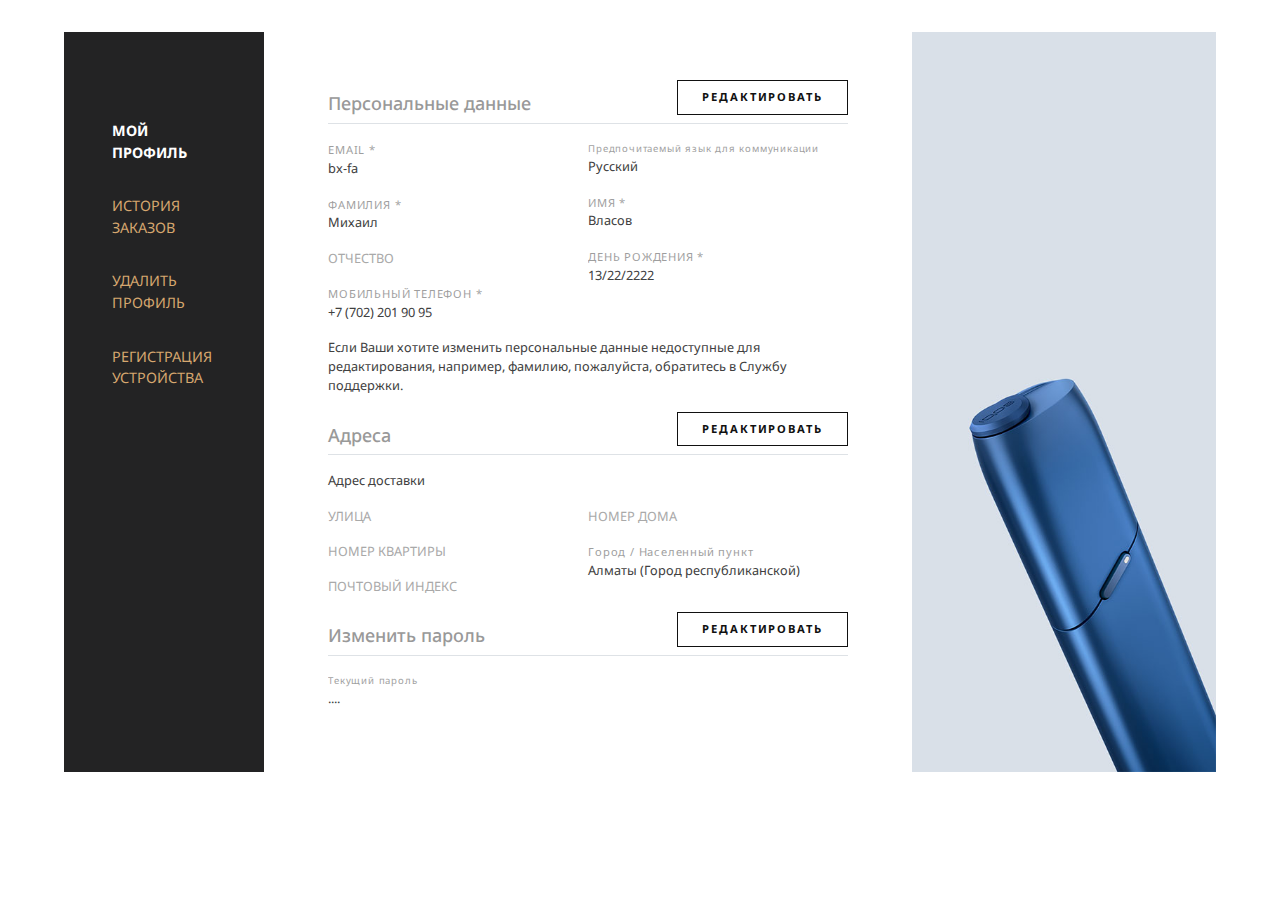
==== index.html @ 6ed4e41e "init" ====
<!DOCTYPE html>
<html lang="en">
<head>
    <meta charset="UTF-8">
    <meta name="viewport" content="width=device-width, initial-scale=1.0">
    <meta http-equiv="X-UA-Compatible" content="ie=edge">
    <title>Document</title>
    <link rel="stylesheet" href="bootstrap-4.4.0-dist/css/bootstrap.min.css">
    <link rel="stylesheet" href="main.css">
</head>
<body>
    <div class="global-margin">
        <div class="flex-row d-flex">
            <div class="flex-column profile-menu">
                <a class="d-block active" href="#">МОЙ ПРОФИЛЬ</a>
                <a class="d-block" href="#">ИСТОРИЯ ЗАКАЗОВ</a>
                <a class="d-block" href="#">УДАЛИТЬ ПРОФИЛЬ</a>
                <a class="d-block" href="#">РЕГИСТРАЦИЯ УСТРОЙСТВА</a>
            </div>
            <div class="flex-column profile-personal">
                <div class="d-flex justify-content-between profile-personal-header align-content-end border-bottom">
                    <h5>Персональные данные</h5>
                    <button>Редактировать</button>
                </div>
                <div class="d-flex flex-row">
                    <div class="flex-column w-50">
                        <div>
                            <label for="email">EMAIL *</label>
                            <p>bx-fa</p>
                        </div>
                        <div>
                            <label for="lastname">ФАМИЛИЯ *</label>
                            <p>Михаил</p>
                        </div>
                        <div>
                            <p class="unopened">ОТЧЕСТВО</p>
                        </div>
                        <div>
                            <label for="phone">МОБИЛЬНЫЙ ТЕЛЕФОН *</label>
                            <p>+7 (702) 201 90 95</p>
                        </div>
                    </div>
                    <div class="flex-column w-50">
                        <div>
                            <label for="lang" class="very-small">Предпочитаемый язык для коммуникации</label>
                            <p>Русский</p>
                        </div>
                        <div>
                            <label for="lastname">ИМЯ *</label>
                            <p>Власов</p>
                        </div>
                        <div>
                            <label for="birthdate">ДЕНЬ РОЖДЕНИЯ *</label>
                            <p>13/22/2222</p>
                        </div>
                    </div>
                </div>
                <p>Если Ваши хотите изменить персональные данные недоступные для редактирования, например, фамилию, пожалуйста, обратитесь в Службу поддержки.</p>
                <div class="d-flex justify-content-between profile-personal-header border-bottom">
                    <h5>Адреса</h5>
                    <button>Редактировать</button>
                </div>
                <p>Адрес доставки</p>
                <div class="d-flex flex-row">
                    <div class="flex-column w-50">
                        <div>
                            <p class="unopened">УЛИЦА</p>
                        </div>
                        <div>
                            <p class="unopened">НОМЕР КВАРТИРЫ</p>
                        </div>
                        <div>
                            <p class="unopened">ПОЧТОВЫЙ ИНДЕКС</p>
                        </div>
                    </div>
                    <div class="flex-column w-50">
                        <div>
                            <p class="unopened">НОМЕР ДОМА</p>
                        </div>
                        <div>
                            <label for="city">Город / Населенный пункт</label>
                            <p>Алматы (Город республиканской)</p>
                        </div>
                    </div>
                </div>
                <div class="d-flex justify-content-between profile-personal-header border-bottom">
                    <h5>Изменить пароль</h5>
                    <button>Редактировать</button>
                </div>
                <div class="d-flex flex-row">
                    <div class="flex-column">
                        <label class="very-small" for="password">Текущий пароль</label>
                        <p>....</p>
                    </div>
                </div>
            </div>
            <div class="flex-column profile-banner">
                <a class="d-flex" href="#">
                    <img src="img/icos.jpg" alt="">
                </a>
            </div>
        </div>
    </div>
    <script src="jquery.min.js"></script>
    <script src="bootstrap-4.4.0-dist/js/bootstrap.min.js"></script>
    <script></script>
</body>
</html>
---- main.css ----
@import url('https://fonts.googleapis.com/css?family=Noto+Sans:400,700');

body {
    background: #fff;
    color: #404040;
    font-family: "Noto Sans", -apple-system, system-ui, BlinkMacSystemFont, "Segoe UI", Roboto, "Helvetica Neue", sans-serif;
    font-size: 0.7rem;
    margin: 0;
    overflow-x: hidden;
    text-rendering: optimizeLegibility;
  }
  .global-margin{
    margin: 2rem 4rem;
  }
  p{
    font-size: .8rem;
  }
  a{
    font-size: .9rem;
    color: #d6a76f;
    padding: 1rem 0;
  }
  a.active{
    color: #fff;
    padding: 0;
    padding-bottom: 1rem;
    font-weight: bold;
  }
  a:hover{
    color: #fff;
    transition: .5s;
    text-decoration: none;
  }
.profile-menu{
  padding: 5.5rem 3rem;
  background-color: #232324;
}
.profile-personal{
  padding: 3rem 4rem;
}
.profile-personal h5{
  font-size: 1.125rem;
  color: #999;
  align-self: flex-end;
  margin-bottom: 0;
}
.profile-personal button{
  background: transparent;
  border: 0.05rem solid #111;
  color: #111;
  font-size: .7rem;
    padding: 0.5rem 1.5rem;
    letter-spacing: .12rem;
    font-weight: bold;
    text-transform: uppercase;
}
.profile-banner{
  background: #d9e0e8;
}
.profile-banner a{
  height: 100%;
  width: 19rem;
  position: relative;
  padding-bottom: 0;
}
.profile-banner img{
  position: absolute;
  bottom: 0;
  width: inherit;
}
.profile-personal-header{
  padding-bottom: .5rem;
  margin-bottom: 1rem;
}
.profile-personal label{
  font-size: .70rem;
  padding: 0.15rem 0 0 0;
  letter-spacing: .05rem;
  color: #404040;
  opacity: .5;
  margin: 0;
}
.flex-column .very-small{
  font-size: .6rem;
}
.unopened{
  color: #a9a9a9;
  align-self: center;
}
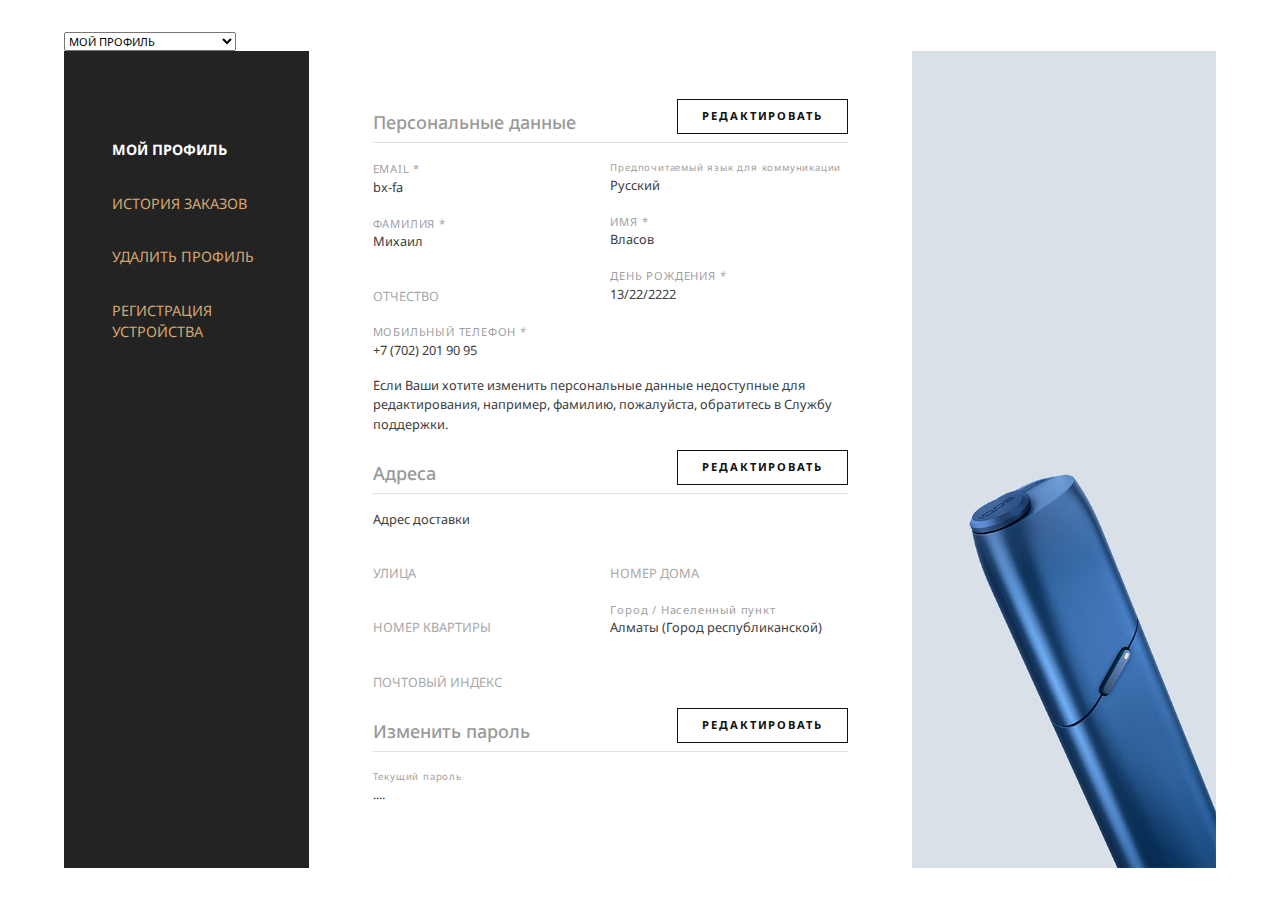
==== commit e037e7ff: "tablet" ====
--- a/index.html
+++ b/index.html
@@ -10,6 +10,15 @@
 </head>
 <body>
     <div class="global-margin">
+        <div class="dropdown-mobile">
+            <select name="МОЙ ПРОФИЛЬ">
+                <option value="">МОЙ ПРОФИЛЬ</option>
+                <option value="">ИСТОРИЯ ЗАКАЗОВ</option>
+                <option value="">УДАЛИТЬ ПРОФИЛЬ</option>
+                <option value="">РЕГИСТРАЦИЯ УСТРОЙСТВА</option>
+                <option value="">ВЫЙТИ</option>
+            </select>
+        </div>
         <div class="flex-row d-flex">
             <div class="flex-column profile-menu">
                 <a class="d-block active" href="#">МОЙ ПРОФИЛЬ</a>
@@ -33,6 +42,7 @@
                             <p>Михаил</p>
                         </div>
                         <div>
+                            <label class="invisible">ИМЯ *</label>
                             <p class="unopened">ОТЧЕСТВО</p>
                         </div>
                         <div>
@@ -64,17 +74,21 @@
                 <div class="d-flex flex-row">
                     <div class="flex-column w-50">
                         <div>
+                            <label class="invisible">ИМЯ *</label>
                             <p class="unopened">УЛИЦА</p>
                         </div>
                         <div>
+                            <label class="invisible">ИМЯ *</label>
                             <p class="unopened">НОМЕР КВАРТИРЫ</p>
                         </div>
                         <div>
+                            <label class="invisible">ИМЯ *</label>
                             <p class="unopened">ПОЧТОВЫЙ ИНДЕКС</p>
                         </div>
                     </div>
                     <div class="flex-column w-50">
                         <div>
+                            <label class="invisible">ИМЯ *</label>
                             <p class="unopened">НОМЕР ДОМА</p>
                         </div>
                         <div>
@@ -94,7 +108,7 @@
                     </div>
                 </div>
             </div>
-            <div class="flex-column profile-banner">
+            <div class="d-none d-xl-flex flex-column profile-banner">
                 <a class="d-flex" href="#">
                     <img src="img/icos.jpg" alt="">
                 </a>
--- a/main.css
+++ b/main.css
@@ -34,6 +34,7 @@
 .profile-menu{
   padding: 5.5rem 3rem;
   background-color: #232324;
+  width: 25rem;
 }
 .profile-personal{
   padding: 3rem 4rem;
@@ -86,4 +87,14 @@
 .unopened{
   color: #a9a9a9;
   align-self: center;
+}
+@media (max-width: 1024px){
+  .global-margin{
+    margin: 2rem 2rem;
+  }
+}
+@media (max-width: 768px){
+  .profile-menu{
+    display: none;
+  }
 }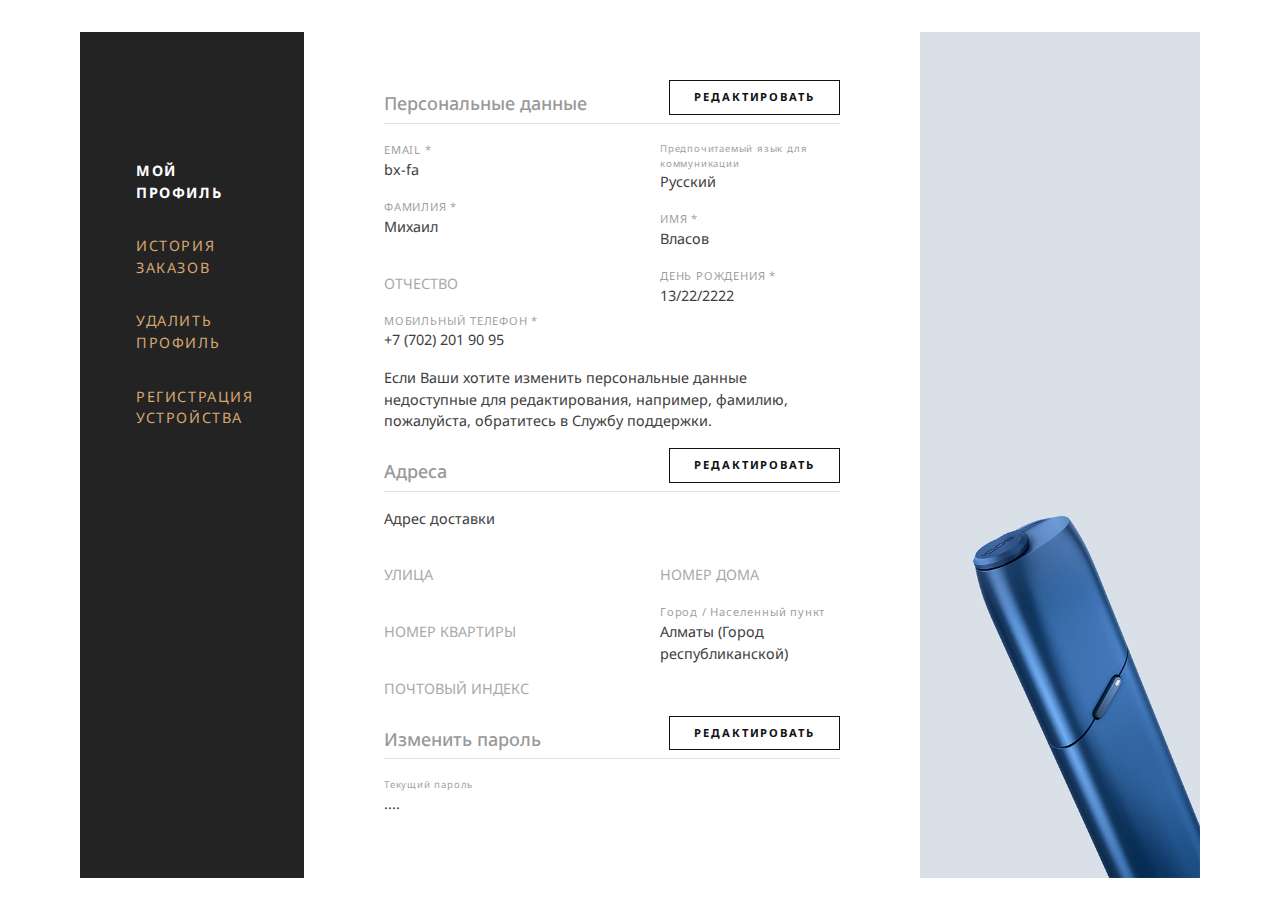
==== commit 985ea974: "edit" ====
--- a/index.html
+++ b/index.html
@@ -9,9 +9,9 @@
     <link rel="stylesheet" href="main.css">
 </head>
 <body>
-    <div class="global-margin">
+    <div class="global-margin profile-form">
         <div class="dropdown-mobile">
-            <select name="МОЙ ПРОФИЛЬ">
+            <select class="d-lg-none w-100" name="МОЙ ПРОФИЛЬ">
                 <option value="">МОЙ ПРОФИЛЬ</option>
                 <option value="">ИСТОРИЯ ЗАКАЗОВ</option>
                 <option value="">УДАЛИТЬ ПРОФИЛЬ</option>
@@ -19,20 +19,20 @@
                 <option value="">ВЫЙТИ</option>
             </select>
         </div>
-        <div class="flex-row d-flex">
+        <div class="flex-row row d-flex m-0">
             <div class="flex-column profile-menu">
                 <a class="d-block active" href="#">МОЙ ПРОФИЛЬ</a>
                 <a class="d-block" href="#">ИСТОРИЯ ЗАКАЗОВ</a>
                 <a class="d-block" href="#">УДАЛИТЬ ПРОФИЛЬ</a>
                 <a class="d-block" href="#">РЕГИСТРАЦИЯ УСТРОЙСТВА</a>
             </div>
-            <div class="flex-column profile-personal">
+            <div class="flex-column col profile-personal">
                 <div class="d-flex justify-content-between profile-personal-header align-content-end border-bottom">
                     <h5>Персональные данные</h5>
-                    <button>Редактировать</button>
+                    <button class="d-none d-lg-flex">Редактировать</button>
                 </div>
                 <div class="d-flex flex-row">
-                    <div class="flex-column w-50">
+                    <div class="flex-column pr-5 w-50">
                         <div>
                             <label for="email">EMAIL *</label>
                             <p>bx-fa</p>
@@ -50,7 +50,7 @@
                             <p>+7 (702) 201 90 95</p>
                         </div>
                     </div>
-                    <div class="flex-column w-50">
+                    <div class="flex-column pl-5 w-50">
                         <div>
                             <label for="lang" class="very-small">Предпочитаемый язык для коммуникации</label>
                             <p>Русский</p>
@@ -66,13 +66,14 @@
                     </div>
                 </div>
                 <p>Если Ваши хотите изменить персональные данные недоступные для редактирования, например, фамилию, пожалуйста, обратитесь в Службу поддержки.</p>
+                <button class="d-block w-100 d-lg-none my-3">Редактировать</button>
                 <div class="d-flex justify-content-between profile-personal-header border-bottom">
                     <h5>Адреса</h5>
-                    <button>Редактировать</button>
+                    <button class="d-none d-lg-flex">Редактировать</button>
                 </div>
                 <p>Адрес доставки</p>
                 <div class="d-flex flex-row">
-                    <div class="flex-column w-50">
+                    <div class="flex-column pr-5 w-50">
                         <div>
                             <label class="invisible">ИМЯ *</label>
                             <p class="unopened">УЛИЦА</p>
@@ -86,7 +87,7 @@
                             <p class="unopened">ПОЧТОВЫЙ ИНДЕКС</p>
                         </div>
                     </div>
-                    <div class="flex-column w-50">
+                    <div class="flex-column pl-5 w-50">
                         <div>
                             <label class="invisible">ИМЯ *</label>
                             <p class="unopened">НОМЕР ДОМА</p>
@@ -95,20 +96,22 @@
                             <label for="city">Город / Населенный пункт</label>
                             <p>Алматы (Город республиканской)</p>
                         </div>
+                        <button class="d-block w-100 d-lg-none my-3">Редактировать</button>
                     </div>
                 </div>
                 <div class="d-flex justify-content-between profile-personal-header border-bottom">
                     <h5>Изменить пароль</h5>
-                    <button>Редактировать</button>
+                    <button class="d-none d-lg-flex">Редактировать</button>
                 </div>
                 <div class="d-flex flex-row">
                     <div class="flex-column">
                         <label class="very-small" for="password">Текущий пароль</label>
                         <p>....</p>
+                        <button class="d-block w-100 d-lg-none my-3">Редактировать</button>
                     </div>
                 </div>
             </div>
-            <div class="d-none d-xl-flex flex-column profile-banner">
+            <div class="d-none col-3 d-xl-flex flex-column profile-banner p-0 justify-content-end">
                 <a class="d-flex" href="#">
                     <img src="img/icos.jpg" alt="">
                 </a>
--- a/main.css
+++ b/main.css
@@ -10,15 +10,17 @@
     text-rendering: optimizeLegibility;
   }
   .global-margin{
-    margin: 2rem 4rem;
+    margin: 2rem 5rem;
+    background: #f8f8f8;
   }
   p{
-    font-size: .8rem;
+    font-size: .9rem;
   }
   a{
     font-size: .9rem;
     color: #d6a76f;
     padding: 1rem 0;
+    letter-spacing: .1rem;
   }
   a.active{
     color: #fff;
@@ -32,12 +34,13 @@
     text-decoration: none;
   }
 .profile-menu{
-  padding: 5.5rem 3rem;
+  padding: 8rem 3.5rem;
   background-color: #232324;
-  width: 25rem;
+  width: 20%;
 }
 .profile-personal{
-  padding: 3rem 4rem;
+  padding: 3rem 5rem;
+  background: #fff;
 }
 .profile-personal h5{
   font-size: 1.125rem;
@@ -60,8 +63,9 @@
 }
 .profile-banner a{
   height: 100%;
-  width: 19rem;
+  width: 100%;
   position: relative;
+  right: 0;
   padding-bottom: 0;
 }
 .profile-banner img{
@@ -88,13 +92,73 @@
   color: #a9a9a9;
   align-self: center;
 }
+.bg-black{
+  background: #000 !important;
+}
+.lang-select{
+  border: none;
+  border-bottom: 0.05rem solid #b3b3b3;
+  font-size: .9rem;
+  padding: 0.35rem 0;
+  outline: none;
+}
+.edit-border{
+  border-bottom: 0.05rem solid #ccc;
+  padding: 0.35rem 0;
+  color: #ccc;
+}
+.f-l-s{
+  margin-bottom: 2rem !important;
+}
+.current-pass{
+  margin-bottom: 4rem !important;
+}
 @media (max-width: 1024px){
   .global-margin{
     margin: 2rem 2rem;
+  }
+  .profile-menu{
+    padding: 5rem 2rem;
+  }
+  a{
+    font-size: .75rem;
   }
 }
 @media (max-width: 768px){
   .profile-menu{
     display: none;
   }
+  .global-margin{
+    margin: 2rem 0;
+  }
+  .profile-personal{
+    padding: 1rem;
+  }
+  .profile-personal .flex-row{
+    flex-direction: column !important;
+  }
+  .profile-personal .w-50{
+    width: 100% !important;
+  }
+  p{
+    font-size: .75rem;
+  }
+  .dropdown-mobile{
+    padding: 1rem;
+  }
+  .dropdown-mobile select{
+    padding: .4rem .5rem;
+    letter-spacing: .1rem;
+    font-weight: bold;
+    font-size: .8rem;
+    background: #333;
+    color: #fff;
+    border: none;
+  }
+  .pr-5, .pl-5{
+    padding: 0 !important;
+  }
+  .current-pass{
+    margin-bottom: 2rem !important;
+  }
 }